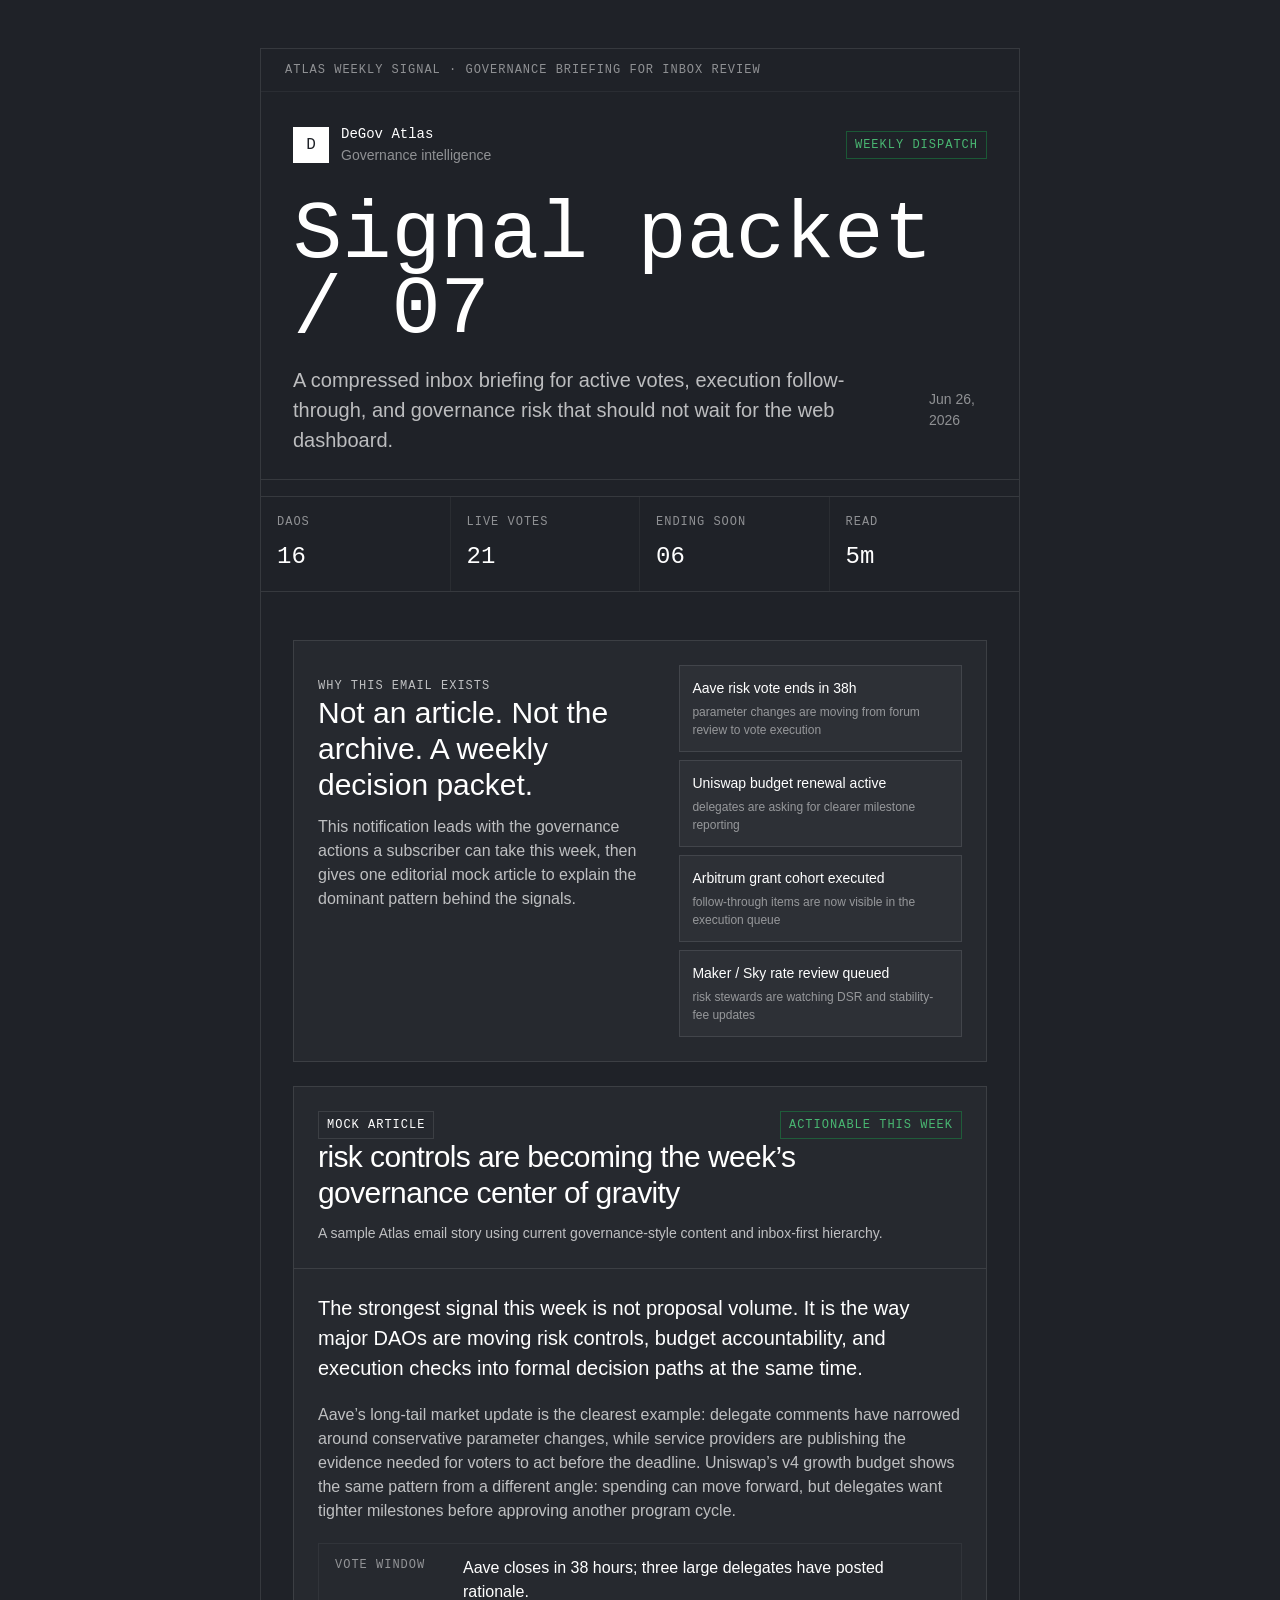
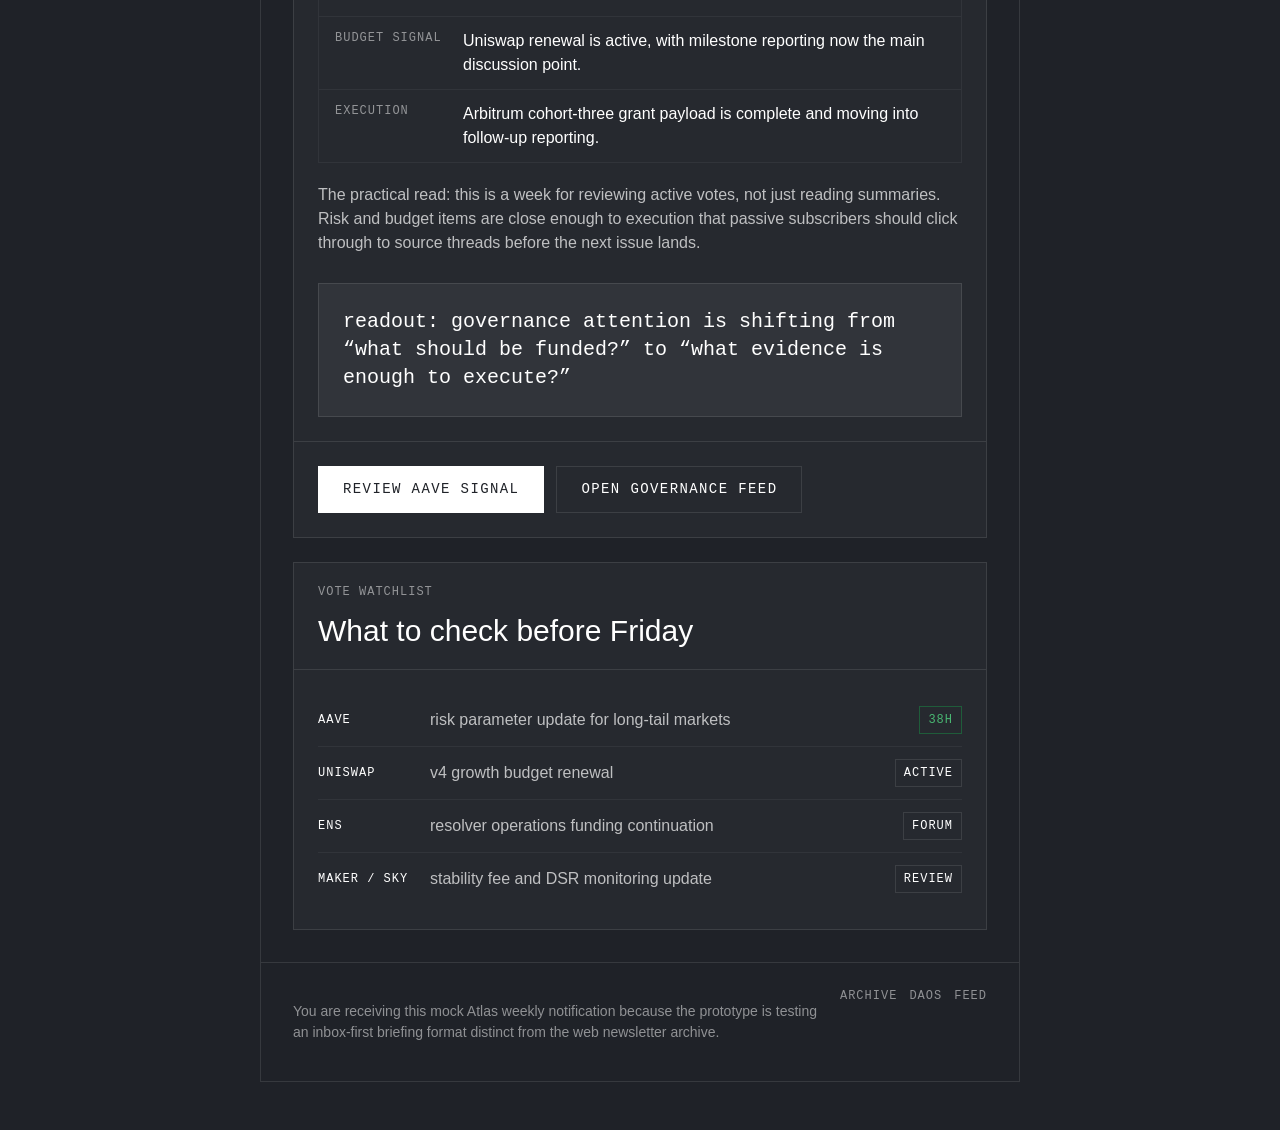
==== atlas-weekly-email.html @ 5f5fefdb "feat: refine Atlas DAO detail prototype" ====
<!doctype html>
<html lang="en">
<head>
<meta charset="utf-8">
<meta name="viewport" content="width=device-width, initial-scale=1">
<meta name="description" content="Standalone DeGov Atlas weekly governance email notification prototype.">
<title>DeGov Atlas — Weekly Signal Email</title>
<style>
:root {
  /* ─── Surface ───────────────────────────────────────────────────── */
  --bg:           #1f2228;
  --surface:      rgba(255, 255, 255, 0.03);
  --surface-warm: rgba(255, 255, 255, 0.05);

  /* ─── Foreground ────────────────────────────────────────────────── */
  --fg:    #ffffff;
  --fg-2:  rgba(255, 255, 255, 0.7);
  --muted: rgba(255, 255, 255, 0.5);
  --meta:  rgba(255, 255, 255, 0.3);

  /* ─── Border ────────────────────────────────────────────────────── */
  --border:      rgba(255, 255, 255, 0.1);
  --border-soft: rgba(255, 255, 255, 0.05);

  /* ─── Accent ────────────────────────────────────────────────────── */
  --accent:        #ffffff;
  --accent-on:     #1f2228;
  --accent-hover:  rgba(255, 255, 255, 0.9);
  --accent-active: rgba(255, 255, 255, 0.8);

  /* ─── Semantic ──────────────────────────────────────────────────── */
  --success: #16a34a;
  --warn:    #eab308;
  --danger:  #dc2626;

  /* ─── Typography — fonts ────────────────────────────────────────── */
  --font-display: "GeistMono", ui-monospace, "SF Mono", "Roboto Mono", Menlo, Monaco, "Liberation Mono", "DejaVu Sans Mono", "Courier New", monospace;
  --font-body:    "universalSans", "universalSans Fallback", -apple-system, BlinkMacSystemFont, "Segoe UI", Roboto, "Helvetica Neue", Arial, sans-serif;
  --font-mono:    "GeistMono", ui-monospace, "SF Mono", "Roboto Mono", Menlo, Monaco, "Liberation Mono", "DejaVu Sans Mono", "Courier New", monospace;

  /* Type scale */
  --text-xs:   12px;
  --text-sm:   14px;
  --text-base: 16px;
  --text-lg:   20px;
  --text-xl:   24px;
  --text-2xl:  30px;
  --text-3xl:  40px;
  --text-4xl:  64px;

  /* Leading + tracking. */
  --leading-body:     1.5;
  --leading-tight:    1.2;
  --tracking-display: normal;

  /* ─── Spacing ───────────────────────────────────────────────────── */
  --space-1:  4px;
  --space-2:  8px;
  --space-3:  12px;
  --space-4:  16px;
  --space-5:  20px;
  --space-6:  24px;
  --space-8:  32px;
  --space-12: 48px;

  /* Section rhythm */
  --section-y-desktop: 96px;
  --section-y-tablet:  64px;
  --section-y-phone:   48px;

  /* ─── Radius ────────────────────────────────────────────────────── */
  --radius-sm:   0px;
  --radius-md:   0px;
  --radius-lg:   4px;
  --radius-pill: 9999px;

  /* ─── Elevation ─────────────────────────────────────────────────── */
  --elev-flat:   none;
  --elev-ring:   0 0 0 1px var(--border);
  --elev-raised: none;

  /* ─── Focus ─────────────────────────────────────────────────────── */
  --focus-ring: 0 0 0 3px rgba(59, 130, 246, 0.5);

  /* ─── Motion ────────────────────────────────────────────────────── */
  --motion-fast:   150ms;
  --motion-base:   200ms;
  --ease-standard: cubic-bezier(0.2, 0, 0, 1);

  /* ─── Layout ────────────────────────────────────────────────────── */
  --container-max:            1200px;
  --container-gutter-desktop: 24px;
  --container-gutter-tablet:  16px;
  --container-gutter-phone:   12px;
}

* { box-sizing: border-box; }
html { color-scheme: dark; }
body {
  margin: 0;
  background: var(--bg);
  color: var(--fg);
  font-family: var(--font-body);
  font-size: var(--text-base);
  line-height: var(--leading-body);
}
a { color: inherit; text-decoration: none; }
a:hover { color: var(--muted); }
.wrapper {
  min-height: 100vh;
  padding: var(--space-12) var(--space-6);
  display: grid;
  place-items: start center;
}
.email-shell {
  width: min(100%, 760px);
  border: 1px solid var(--border);
  background: var(--bg);
}
.email-preheader {
  padding: var(--space-3) var(--space-6);
  border-bottom: 1px solid var(--border-soft);
  color: var(--muted);
  font-family: var(--font-mono);
  font-size: var(--text-xs);
  letter-spacing: 1px;
  text-transform: uppercase;
}
.email-masthead {
  padding: var(--space-8) var(--space-8) var(--space-6);
  border-bottom: 1px solid var(--border);
}
.brand-row,
.issue-row,
.signal-row,
.footer-row {
  display: flex;
  align-items: center;
  justify-content: space-between;
  gap: var(--space-4);
}
.brand-lockup {
  display: flex;
  align-items: center;
  gap: var(--space-3);
}
.brand-mark {
  width: 36px;
  height: 36px;
  display: grid;
  place-items: center;
  border: 1px solid var(--border);
  background: var(--accent);
  color: var(--accent-on);
  font-family: var(--font-mono);
}
.brand-copy strong,
.brand-copy span {
  display: block;
}
.brand-copy strong {
  font-family: var(--font-mono);
  font-size: var(--text-sm);
  font-weight: 400;
}
.brand-copy span,
.issue-date,
.caption,
.meta,
.footer-note {
  color: var(--muted);
  font-size: var(--text-sm);
}
.issue-tag,
.status-tag,
.source-tag {
  display: inline-flex;
  align-items: center;
  min-height: 24px;
  padding: var(--space-1) var(--space-2);
  border: 1px solid var(--border);
  color: var(--fg);
  font-family: var(--font-mono);
  font-size: var(--text-xs);
  letter-spacing: 1px;
  text-transform: uppercase;
}
.issue-tag.is-live,
.status-tag.is-green {
  border-color: color-mix(in srgb, var(--success) 42%, transparent);
  color: color-mix(in srgb, var(--success) 78%, var(--fg));
}
.hero-title {
  margin: var(--space-8) 0 var(--space-4);
  max-width: 680px;
  font-family: var(--font-display);
  font-size: clamp(42px, 8vw, 82px);
  font-weight: 300;
  line-height: 0.92;
  letter-spacing: var(--tracking-display);
}
.hero-deck {
  max-width: 620px;
  margin: 0;
  color: var(--fg-2);
  font-size: var(--text-lg);
}
.issue-ledger {
  display: grid;
  grid-template-columns: repeat(4, 1fr);
  border-top: 1px solid var(--border);
  border-bottom: 1px solid var(--border);
}
.ledger-item {
  padding: var(--space-4);
  border-right: 1px solid var(--border-soft);
}
.ledger-item:last-child { border-right: 0; }
.ledger-item dt {
  margin: 0 0 var(--space-2);
  color: var(--muted);
  font-family: var(--font-mono);
  font-size: var(--text-xs);
  letter-spacing: 1px;
  text-transform: uppercase;
}
.ledger-item dd {
  margin: 0;
  color: var(--fg);
  font-family: var(--font-mono);
  font-size: var(--text-xl);
}
.email-body { padding: var(--space-8); }
.section-label {
  margin: 0 0 var(--space-3);
  color: var(--muted);
  font-family: var(--font-mono);
  font-size: var(--text-xs);
  letter-spacing: 1px;
  text-transform: uppercase;
}
.dispatch-card,
.article-card,
.signal-card,
.watch-card,
.quote-panel {
  border: 1px solid var(--border);
  background: var(--surface);
}
.dispatch-card { padding: var(--space-6); }
.dispatch-grid {
  display: grid;
  grid-template-columns: 1.1fr 0.9fr;
  gap: var(--space-4);
}
.dispatch-card h2,
.article-card h2,
.watch-card h2 {
  margin: 0;
  font-size: var(--text-2xl);
  font-weight: 400;
  line-height: var(--leading-tight);
}
.dispatch-card p,
.article-card p {
  margin: var(--space-3) 0 0;
  color: var(--fg-2);
}
.signal-stack {
  display: grid;
  gap: var(--space-2);
}
.signal-card {
  padding: var(--space-3);
}
.signal-card strong,
.signal-card span { display: block; }
.signal-card strong {
  font-size: var(--text-sm);
  font-weight: 400;
}
.signal-card span {
  margin-top: var(--space-1);
  color: var(--muted);
  font-size: var(--text-xs);
}
.article-card {
  margin-top: var(--space-6);
  padding: 0;
}
.article-header,
.article-copy,
.article-actions,
.watch-list,
.quote-panel {
  padding: var(--space-6);
}
.article-header {
  border-bottom: 1px solid var(--border);
}
.article-title {
  margin: var(--space-3) 0 0;
  max-width: 620px;
  font-size: var(--text-3xl);
  font-weight: 400;
  line-height: 1.05;
  letter-spacing: -0.02em;
}
.article-copy {
  display: grid;
  gap: var(--space-5);
}
.article-copy p { margin: 0; }
.article-copy .lead {
  color: var(--fg);
  font-size: var(--text-lg);
}
.evidence-list {
  margin: 0;
  padding: 0;
  list-style: none;
  display: grid;
  border: 1px solid var(--border-soft);
}
.evidence-list li {
  display: grid;
  grid-template-columns: 112px minmax(0, 1fr);
  gap: var(--space-4);
  padding: var(--space-3) var(--space-4);
  border-bottom: 1px solid var(--border-soft);
}
.evidence-list li:last-child { border-bottom: 0; }
.evidence-list span {
  color: var(--muted);
  font-family: var(--font-mono);
  font-size: var(--text-xs);
  letter-spacing: 1px;
  text-transform: uppercase;
}
.evidence-list strong { font-weight: 400; }
.quote-panel {
  margin-top: var(--space-2);
  background: var(--surface-warm);
}
.quote-panel p {
  margin: 0;
  color: var(--fg);
  font-family: var(--font-mono);
  font-size: var(--text-lg);
  line-height: 1.4;
}
.watch-card {
  margin-top: var(--space-6);
}
.watch-head {
  padding: var(--space-5) var(--space-6);
  border-bottom: 1px solid var(--border);
}
.watch-list {
  display: grid;
  gap: 0;
}
.watch-row {
  display: grid;
  grid-template-columns: 96px minmax(0, 1fr) auto;
  gap: var(--space-4);
  align-items: center;
  padding: var(--space-3) 0;
  border-bottom: 1px solid var(--border-soft);
}
.watch-row:last-child { border-bottom: 0; }
.watch-row .dao {
  font-family: var(--font-mono);
  font-size: var(--text-xs);
  letter-spacing: 1px;
  text-transform: uppercase;
}
.watch-row .title {
  color: var(--fg-2);
  min-width: 0;
}
.article-actions {
  display: flex;
  flex-wrap: wrap;
  gap: var(--space-3);
  border-top: 1px solid var(--border);
}
.button {
  display: inline-flex;
  align-items: center;
  justify-content: center;
  min-height: 44px;
  padding: var(--space-3) var(--space-6);
  border: 1px solid var(--border);
  background: transparent;
  color: var(--fg);
  font-family: var(--font-mono);
  font-size: var(--text-sm);
  letter-spacing: 1.4px;
  text-transform: uppercase;
}
.button.primary {
  background: var(--accent);
  color: var(--accent-on);
  border-color: var(--accent);
}
.button:hover { background: var(--surface-warm); color: var(--fg); }
.button.primary:hover { background: var(--accent-hover); color: var(--accent-on); }
.email-footer {
  padding: var(--space-6) var(--space-8);
  border-top: 1px solid var(--border);
  color: var(--muted);
}
.footer-row { align-items: flex-start; }
.footer-links {
  display: flex;
  gap: var(--space-3);
  font-family: var(--font-mono);
  font-size: var(--text-xs);
  letter-spacing: 1px;
  text-transform: uppercase;
}
@media (max-width: 720px) {
  .wrapper { padding: var(--space-4); }
  .email-masthead,
  .email-body,
  .email-footer { padding-left: var(--space-5); padding-right: var(--space-5); }
  .brand-row,
  .issue-row,
  .footer-row { align-items: flex-start; flex-direction: column; }
  .issue-ledger { grid-template-columns: repeat(2, 1fr); }
  .ledger-item:nth-child(2) { border-right: 0; }
  .ledger-item:nth-child(-n+2) { border-bottom: 1px solid var(--border-soft); }
  .dispatch-grid { grid-template-columns: 1fr; }
  .article-title { font-size: var(--text-2xl); }
  .watch-row { grid-template-columns: 1fr; gap: var(--space-2); }
  .evidence-list li { grid-template-columns: 1fr; gap: var(--space-1); }
}
</style>
</head>
<body>
  <main class="wrapper" aria-label="Standalone Atlas weekly email UI prototype">
    <article class="email-shell" aria-labelledby="email-title">
      <div class="email-preheader">Atlas weekly signal · governance briefing for inbox review</div>
      <header class="email-masthead">
        <div class="brand-row">
          <div class="brand-lockup">
            <span class="brand-mark" aria-hidden="true">D</span>
            <span class="brand-copy"><strong>DeGov Atlas</strong><span>Governance intelligence</span></span>
          </div>
          <span class="issue-tag is-live">Weekly dispatch</span>
        </div>
        <h1 id="email-title" class="hero-title">Signal packet / 07</h1>
        <div class="issue-row">
          <p class="hero-deck">A compressed inbox briefing for active votes, execution follow-through, and governance risk that should not wait for the web dashboard.</p>
          <span class="issue-date">Jun 26, 2026</span>
        </div>
      </header>

      <dl class="issue-ledger" aria-label="Issue summary">
        <div class="ledger-item"><dt>DAOs</dt><dd>16</dd></div>
        <div class="ledger-item"><dt>Live votes</dt><dd>21</dd></div>
        <div class="ledger-item"><dt>Ending soon</dt><dd>06</dd></div>
        <div class="ledger-item"><dt>Read</dt><dd>5m</dd></div>
      </dl>

      <div class="email-body">
        <section class="dispatch-card" aria-labelledby="dispatch-title">
          <div class="dispatch-grid">
            <div>
              <p class="section-label">Why this email exists</p>
              <h2 id="dispatch-title">Not an article. Not the archive. A weekly decision packet.</h2>
              <p>This notification leads with the governance actions a subscriber can take this week, then gives one editorial mock article to explain the dominant pattern behind the signals.</p>
            </div>
            <div class="signal-stack" aria-label="Key signals">
              <div class="signal-card"><strong>Aave risk vote ends in 38h</strong><span>parameter changes are moving from forum review to vote execution</span></div>
              <div class="signal-card"><strong>Uniswap budget renewal active</strong><span>delegates are asking for clearer milestone reporting</span></div>
              <div class="signal-card"><strong>Arbitrum grant cohort executed</strong><span>follow-through items are now visible in the execution queue</span></div>
              <div class="signal-card"><strong>Maker / Sky rate review queued</strong><span>risk stewards are watching DSR and stability-fee updates</span></div>
            </div>
          </div>
        </section>

        <section class="article-card" aria-labelledby="mock-article-title">
          <header class="article-header">
            <div class="signal-row">
              <span class="source-tag">Mock article</span>
              <span class="status-tag is-green">Actionable this week</span>
            </div>
            <h2 id="mock-article-title" class="article-title">risk controls are becoming the week’s governance center of gravity</h2>
            <p class="caption">A sample Atlas email story using current governance-style content and inbox-first hierarchy.</p>
          </header>
          <div class="article-copy">
            <p class="lead">The strongest signal this week is not proposal volume. It is the way major DAOs are moving risk controls, budget accountability, and execution checks into formal decision paths at the same time.</p>
            <p>Aave’s long-tail market update is the clearest example: delegate comments have narrowed around conservative parameter changes, while service providers are publishing the evidence needed for voters to act before the deadline. Uniswap’s v4 growth budget shows the same pattern from a different angle: spending can move forward, but delegates want tighter milestones before approving another program cycle.</p>
            <ul class="evidence-list" aria-label="Evidence in this mock article">
              <li><span>Vote window</span><strong>Aave closes in 38 hours; three large delegates have posted rationale.</strong></li>
              <li><span>Budget signal</span><strong>Uniswap renewal is active, with milestone reporting now the main discussion point.</strong></li>
              <li><span>Execution</span><strong>Arbitrum cohort-three grant payload is complete and moving into follow-up reporting.</strong></li>
            </ul>
            <p>The practical read: this is a week for reviewing active votes, not just reading summaries. Risk and budget items are close enough to execution that passive subscribers should click through to source threads before the next issue lands.</p>
            <aside class="quote-panel" aria-label="Editorial readout">
              <p>readout: governance attention is shifting from “what should be funded?” to “what evidence is enough to execute?”</p>
            </aside>
          </div>
          <div class="article-actions">
            <a class="button primary" href="daos-detail.html">Review Aave signal</a>
            <a class="button" href="governance-feed.html">Open governance feed</a>
          </div>
        </section>

        <section class="watch-card" aria-labelledby="watch-title">
          <div class="watch-head">
            <p class="section-label">Vote watchlist</p>
            <h2 id="watch-title">What to check before Friday</h2>
          </div>
          <div class="watch-list" role="list">
            <div class="watch-row" role="listitem"><span class="dao">AAVE</span><span class="title">risk parameter update for long-tail markets</span><span class="status-tag is-green">38h</span></div>
            <div class="watch-row" role="listitem"><span class="dao">UNISWAP</span><span class="title">v4 growth budget renewal</span><span class="status-tag">active</span></div>
            <div class="watch-row" role="listitem"><span class="dao">ENS</span><span class="title">resolver operations funding continuation</span><span class="status-tag">forum</span></div>
            <div class="watch-row" role="listitem"><span class="dao">MAKER / SKY</span><span class="title">stability fee and DSR monitoring update</span><span class="status-tag">review</span></div>
          </div>
        </section>
      </div>

      <footer class="email-footer">
        <div class="footer-row">
          <p class="footer-note">You are receiving this mock Atlas weekly notification because the prototype is testing an inbox-first briefing format distinct from the web newsletter archive.</p>
          <nav class="footer-links" aria-label="Email footer links"><a href="newsletters-list.html">Archive</a><a href="dao-list.html">DAOs</a><a href="governance-feed.html">Feed</a></nav>
        </div>
      </footer>
    </article>
  </main>
</body>
</html>
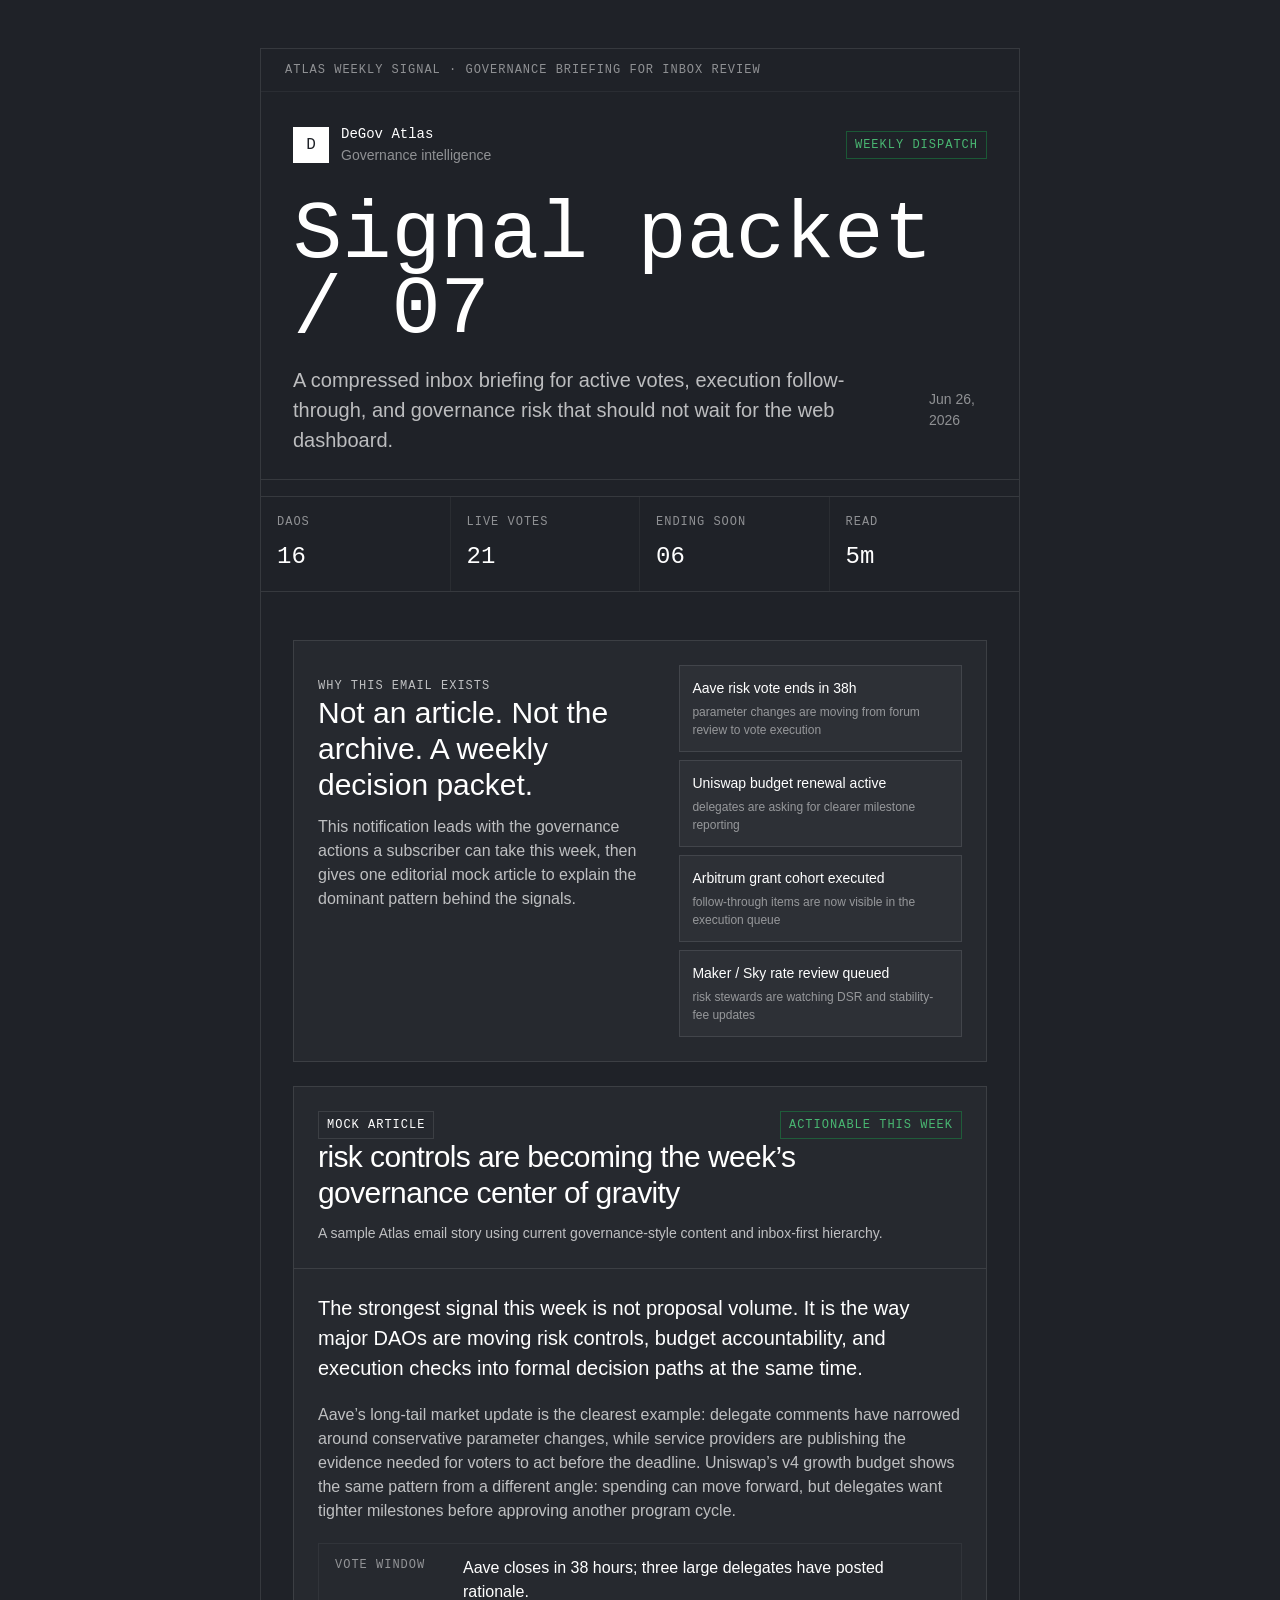
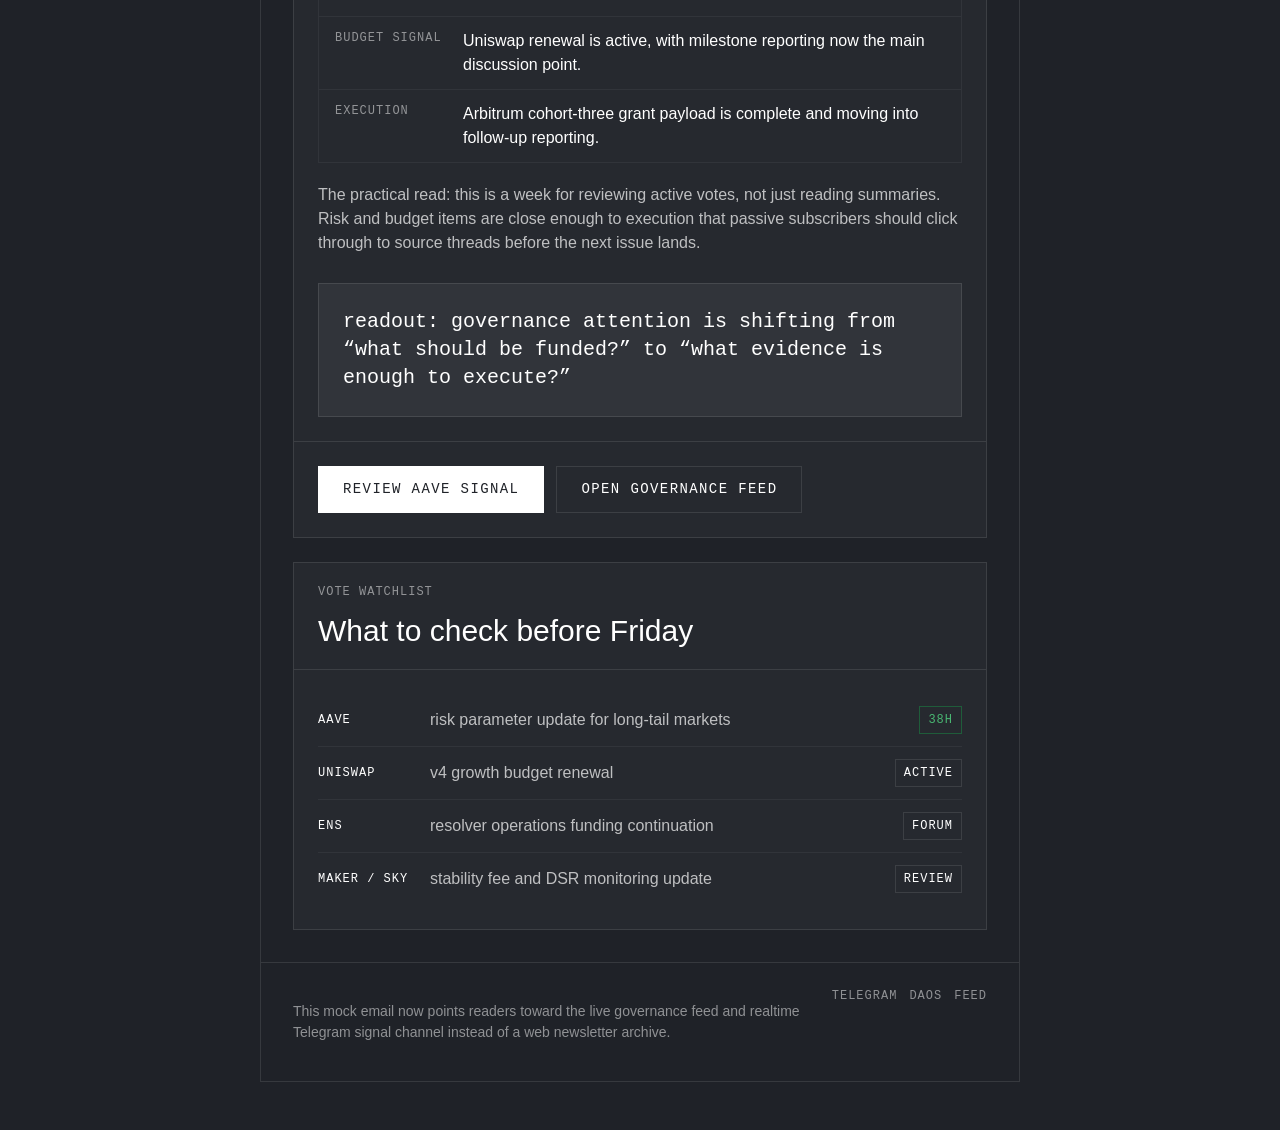
==== commit 8bcc16fc: "chore: checkpoint Atlas DAO detail design" ====
--- a/atlas-weekly-email.html
+++ b/atlas-weekly-email.html
@@ -525,8 +525,8 @@
 
       <footer class="email-footer">
         <div class="footer-row">
-          <p class="footer-note">You are receiving this mock Atlas weekly notification because the prototype is testing an inbox-first briefing format distinct from the web newsletter archive.</p>
-          <nav class="footer-links" aria-label="Email footer links"><a href="newsletters-list.html">Archive</a><a href="dao-list.html">DAOs</a><a href="governance-feed.html">Feed</a></nav>
+          <p class="footer-note">This mock email now points readers toward the live governance feed and realtime Telegram signal channel instead of a web newsletter archive.</p>
+          <nav class="footer-links" aria-label="Email footer links"><a href="https://t.me/degov_realtime_signal" target="_blank" rel="noopener noreferrer">Telegram</a><a href="dao-list.html">DAOs</a><a href="governance-feed.html">Feed</a></nav>
         </div>
       </footer>
     </article>
